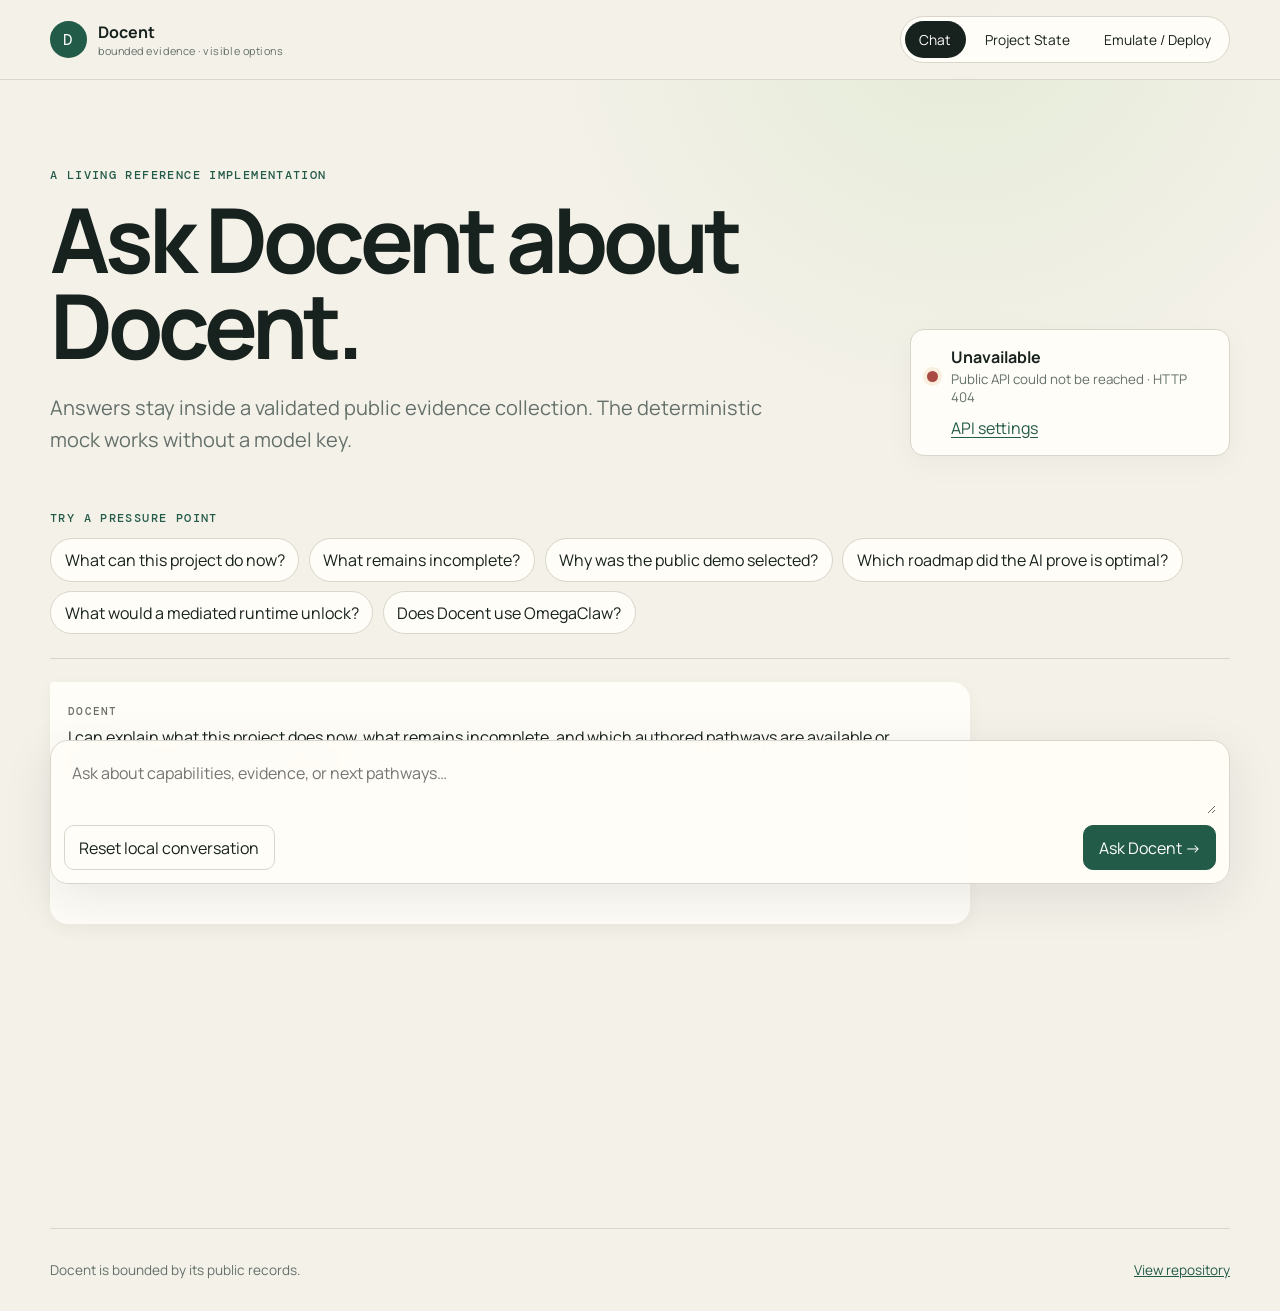
==== web/index.html @ 744236d8 "Add the public self-docent interface" ====
<!doctype html>
<html lang="en">
<head>
  <meta charset="utf-8">
  <meta name="viewport" content="width=device-width, initial-scale=1">
  <meta name="description" content="A bounded self-docent and inspectable development frontier.">
  <title>Docent — bounded evidence, visible options</title>
  <link rel="stylesheet" href="./styles.css">
</head>
<body>
  <header class="site-header">
    <a class="brand" href="#chat" aria-label="Docent home">
      <span class="brand-mark" aria-hidden="true">D</span>
      <span><strong>Docent</strong><small>bounded evidence · visible options</small></span>
    </a>
    <nav aria-label="Primary views">
      <button class="nav-tab active" data-view="chat" aria-selected="true">Chat</button>
      <button class="nav-tab" data-view="state" aria-selected="false">Project State</button>
      <button class="nav-tab" data-view="deploy" aria-selected="false">Emulate / Deploy</button>
    </nav>
  </header>
  <main>
    <section id="chat-view" class="view active" aria-labelledby="chat-title">
      <div class="intro-grid">
        <div><p class="eyebrow">A living reference implementation</p><h1 id="chat-title">Ask Docent about Docent.</h1><p class="lede">Answers stay inside a validated public evidence collection. The deterministic mock works without a model key.</p></div>
        <aside class="connection-card" aria-live="polite"><span id="connection-dot" class="dot"></span><div><strong id="connection-label">Connecting</strong><small id="provider-label">Checking public API…</small></div><button id="configure-api" class="text-button">API settings</button></aside>
      </div>
      <div id="setup-panel" class="notice hidden"><strong>Connect this Pages client to a public Docent API.</strong><p>The repository deployment variable is not configured. Enter a public API URL below; only that URL is stored locally.</p></div>
      <section class="questions" aria-label="Example questions"><p class="eyebrow">Try a pressure point</p><div id="example-questions" class="chips"></div></section>
      <section id="messages" class="messages" aria-live="polite" aria-label="Conversation"><article class="message docent welcome"><span class="speaker">Docent</span><p>I can explain what this project does now, what remains incomplete, and which authored pathways are available or blocked. I do not choose the roadmap.</p></article></section>
      <form id="chat-form" class="composer">
        <label class="sr-only" for="chat-input">Ask Docent</label>
        <textarea id="chat-input" maxlength="12000" rows="2" placeholder="Ask about capabilities, evidence, or next pathways…" required></textarea>
        <div class="composer-actions"><button id="reset-chat" type="button" class="secondary">Reset local conversation</button><button id="send-chat" type="submit" class="primary">Ask Docent <span aria-hidden="true">→</span></button></div>
      </form>
    </section>
    <section id="state-view" class="view" aria-labelledby="state-title">
      <p class="eyebrow">Repository-authored state</p><h1 id="state-title">The development frontier is inspectable.</h1><p class="lede">Pressure profiles are qualitative design notes. They are not a score, and no AI-selected optimum is produced.</p>
      <div id="state-status" class="notice">Loading project state…</div>
      <div class="state-grid"><section class="panel"><h2>Capabilities now</h2><div id="capabilities"></div></section><section class="panel accent"><h2>Selected pathway</h2><div id="selected-pathway"></div><h3>Active experiment</h3><div id="active-experiment"></div></section></div>
      <section class="panel"><h2>Available next pathways</h2><div id="available-pathways" class="pathway-grid"></div></section>
      <section class="panel"><h2>Blocked pathways</h2><div id="blocked-pathways" class="pathway-grid"></div></section>
    </section>
    <section id="deploy-view" class="view" aria-labelledby="deploy-title">
      <p class="eyebrow">One repository, several surfaces</p><h1 id="deploy-title">Emulate locally. Publish without browser secrets.</h1>
      <div class="deploy-grid">
        <article class="panel"><span class="step">01</span><h2>Run locally</h2><pre><code>python -m venv .venv
pip install -e ".[dev]"
docent-serve</code></pre><p>Open <code>http://localhost:7860</code>. Mock mode is the default.</p></article>
        <article class="panel"><span class="step">02</span><h2>Run with Docker</h2><pre><code>docker build -t docent .
docker run --rm -p 7860:7860 docent</code></pre><p>The unprivileged container exposes <code>/health</code> on port 7860.</p></article>
        <article class="panel"><span class="step">03</span><h2>Pages + Space</h2><p>GitHub Pages serves this static client. A Hugging Face Docker Space serves the API in mock or model-backed mode. Set the Pages public API URL to the Space URL.</p></article>
        <article class="panel"><span class="step">04</span><h2>Author another docent</h2><p>Replace the typed public corpus and behavior contract, validate both, then deploy the same gateway and client. Provider credentials remain server-side.</p></article>
      </div>
      <section class="secret-map panel"><h2>Configuration boundaries</h2><dl><div><dt>Public client</dt><dd>API base URL, repository URL, display name, deployment mode</dd></div><div><dt>GitHub deployment</dt><dd>HF_TOKEN secret; HF_SPACE_ID and optional DOCENT_API_BASE_URL variables</dd></div><div><dt>Hugging Face runtime</dt><dd>DOCENT_API_KEY is a Space secret only; provider settings are Space variables</dd></div></dl></section>
    </section>
  </main>
  <dialog id="api-dialog"><form method="dialog" id="api-form"><h2>Public API connection</h2><p>Enter a public Docent API origin, such as <code>https://example.hf.space</code>. Never enter a model key.</p><label for="api-url">API base URL</label><input id="api-url" type="url" placeholder="https://example.hf.space"><div class="dialog-actions"><button value="cancel" class="secondary">Cancel</button><button id="save-api" value="default" class="primary">Save URL</button></div></form></dialog>
  <footer><span>Docent is bounded by its public records.</span><a id="repository-link" href="https://github.com/PaulTiffany/docent">View repository</a></footer>
  <script src="./app.js" defer></script>
</body>
</html>
---- web/styles.css ----
@import url("https://fonts.googleapis.com/css2?family=DM+Mono:wght@400;500&family=Manrope:wght@400;500;600;700&display=swap");

:root { --ink:#17211d; --muted:#64706a; --paper:#f4f1e9; --card:#fffdf7; --line:#d9d5ca; --green:#235b49; --lime:#cbe866; --amber:#d98f3d; --red:#a94b42; font-family:Manrope,system-ui,sans-serif; color:var(--ink); background:var(--paper); }
* { box-sizing:border-box; }
body { margin:0; min-height:100vh; background:radial-gradient(circle at 75% 0%,#e4ecd7 0,transparent 27rem),var(--paper); }
button,input,textarea { font:inherit; }
button { color:inherit; }
.site-header { position:sticky; top:0; z-index:5; display:flex; align-items:center; justify-content:space-between; gap:2rem; padding:1rem max(1.25rem,calc((100vw - 1180px)/2)); border-bottom:1px solid var(--line); background:color-mix(in srgb,var(--paper) 90%,transparent); backdrop-filter:blur(12px); }
.brand { display:flex; align-items:center; gap:.7rem; color:inherit; text-decoration:none; }
.brand-mark { display:grid; place-items:center; width:2.3rem; height:2.3rem; border-radius:50%; color:white; background:var(--green); font-family:"DM Mono",monospace; }
.brand strong,.brand small { display:block; }.brand small { color:var(--muted); font-size:.68rem; letter-spacing:.05em; }
nav { display:flex; gap:.3rem; padding:.25rem; border:1px solid var(--line); border-radius:999px; background:var(--card); }
.nav-tab { border:0; border-radius:999px; padding:.55rem .9rem; background:transparent; cursor:pointer; font-size:.86rem; }
.nav-tab.active { background:var(--ink); color:white; }
main { width:min(1180px,calc(100% - 2.5rem)); margin:0 auto; }
.view { display:none; padding:clamp(2.5rem,7vw,6rem) 0; }.view.active { display:block; }
.intro-grid { display:grid; grid-template-columns:minmax(0,1fr) 20rem; gap:3rem; align-items:end; }
.eyebrow { margin:0 0 .8rem; color:var(--green); font:500 .72rem/1.2 "DM Mono",monospace; letter-spacing:.12em; text-transform:uppercase; }
h1 { max-width:820px; margin:0; font-size:clamp(2.6rem,7vw,5.8rem); line-height:.96; letter-spacing:-.055em; }
.lede { max-width:730px; margin:1.5rem 0 0; color:var(--muted); font-size:clamp(1rem,2vw,1.25rem); line-height:1.6; }
.connection-card { display:grid; grid-template-columns:auto 1fr; gap:.65rem .8rem; align-items:center; padding:1rem; border:1px solid var(--line); border-radius:14px; background:var(--card); box-shadow:0 8px 30px #17211d0a; }
.connection-card small { display:block; margin-top:.15rem; color:var(--muted); }.connection-card .text-button { grid-column:2; justify-self:start; }
.dot { width:.7rem; height:.7rem; border-radius:50%; background:var(--amber); box-shadow:0 0 0 4px #d98f3d22; }.dot.ok { background:var(--green); box-shadow:0 0 0 4px #235b4922; }.dot.error { background:var(--red); }
.text-button { padding:0; border:0; background:transparent; color:var(--green); cursor:pointer; text-decoration:underline; text-underline-offset:.2rem; }
.notice { margin:1.5rem 0; padding:1rem 1.2rem; border-left:4px solid var(--amber); background:#fff8e8; }.hidden { display:none!important; }
.questions { margin:3.5rem 0 1.5rem; }.chips { display:flex; gap:.6rem; flex-wrap:wrap; }.chip { padding:.6rem .85rem; border:1px solid var(--line); border-radius:999px; background:var(--card); cursor:pointer; }.chip:hover { border-color:var(--green); }
.messages { display:grid; gap:1rem; min-height:18rem; padding:1.4rem 0; border-top:1px solid var(--line); }
.message { max-width:78%; padding:1rem 1.15rem; border-radius:4px 18px 18px 18px; background:var(--card); box-shadow:0 5px 18px #17211d0a; }.message.human { justify-self:end; border-radius:18px 4px 18px 18px; background:var(--ink); color:white; }.message p { margin:.35rem 0; line-height:1.55; }.speaker { font:500 .67rem "DM Mono",monospace; letter-spacing:.1em; text-transform:uppercase; opacity:.65; }.evidence { margin-top:.8rem; padding-top:.7rem; border-top:1px solid var(--line); color:var(--muted); font-size:.8rem; }.badge { display:inline-block; margin-right:.4rem; padding:.18rem .4rem; border-radius:4px; background:#e7eee8; color:var(--green); font:500 .66rem "DM Mono",monospace; text-transform:uppercase; }
.composer { position:sticky; bottom:1rem; display:grid; gap:.7rem; margin-top:1rem; padding:.8rem; border:1px solid var(--line); border-radius:18px; background:color-mix(in srgb,var(--card) 94%,transparent); box-shadow:0 14px 50px #17211d18; backdrop-filter:blur(12px); }.composer textarea { width:100%; resize:vertical; border:0; outline:0; padding:.5rem; background:transparent; color:inherit; }.composer-actions { display:flex; justify-content:space-between; align-items:center; gap:.7rem; }
.primary,.secondary { border-radius:10px; padding:.65rem .9rem; cursor:pointer; }.primary { border:1px solid var(--green); background:var(--green); color:white; }.secondary { border:1px solid var(--line); background:transparent; }.primary:disabled { opacity:.55; cursor:wait; }
.state-grid,.deploy-grid { display:grid; grid-template-columns:1fr 1fr; gap:1rem; margin:2rem 0 1rem; }.panel { padding:1.4rem; border:1px solid var(--line); border-radius:16px; background:var(--card); }.panel.accent { background:var(--green); color:white; }.panel h2 { margin-top:0; }.panel h3 { margin-top:2rem; }.capability-row { display:grid; grid-template-columns:6.5rem 1fr; gap:.7rem; padding:.65rem 0; border-bottom:1px solid var(--line); }.status { font:500 .68rem "DM Mono",monospace; text-transform:uppercase; }.status.implemented { color:var(--green); }.status.partial,.status.experimental { color:#9a641f; }.status.absent { color:var(--red); }
.pathway-grid { display:grid; grid-template-columns:repeat(auto-fit,minmax(240px,1fr)); gap:.8rem; }.pathway { padding:1rem; border:1px solid var(--line); border-radius:12px; }.pathway h3 { margin:.25rem 0 .6rem; }.pathway p,.pathway li { color:var(--muted); font-size:.9rem; line-height:1.45; }.pressure { display:grid; grid-template-columns:1fr auto; gap:.25rem .5rem; margin-top:.8rem; font-size:.75rem; }.pressure span:nth-child(2n) { font-family:"DM Mono",monospace; }
.deploy-grid pre { overflow:auto; padding:1rem; border-radius:10px; background:var(--ink); color:#e8efe8; font:400 .78rem/1.6 "DM Mono",monospace; }.step { float:right; color:var(--green); font:500 .8rem "DM Mono",monospace; }.secret-map dl { display:grid; grid-template-columns:repeat(3,1fr); gap:1rem; }.secret-map dl div { padding-left:1rem; border-left:2px solid var(--lime); }.secret-map dt { font-weight:700; }.secret-map dd { margin:.4rem 0 0; color:var(--muted); line-height:1.5; }
dialog { width:min(520px,calc(100% - 2rem)); border:1px solid var(--line); border-radius:16px; background:var(--card); color:var(--ink); }dialog::backdrop { background:#17211d99; }dialog label,dialog input { display:block; width:100%; }dialog input { margin:.4rem 0 1rem; padding:.75rem; border:1px solid var(--line); border-radius:8px; background:white; }.dialog-actions { display:flex; justify-content:flex-end; gap:.5rem; }
footer { display:flex; justify-content:space-between; width:min(1180px,calc(100% - 2.5rem)); margin:2rem auto 0; padding:2rem 0; border-top:1px solid var(--line); color:var(--muted); font-size:.85rem; }footer a { color:var(--green); }
.sr-only { position:absolute; width:1px; height:1px; padding:0; margin:-1px; overflow:hidden; clip:rect(0,0,0,0); white-space:nowrap; border:0; }
@media (max-width:760px) { .site-header { align-items:flex-start; flex-direction:column; gap:.8rem; }.site-header nav { width:100%; overflow:auto; }.intro-grid,.state-grid,.deploy-grid,.secret-map dl { grid-template-columns:1fr; }.connection-card { margin-top:1rem; }.message { max-width:94%; }h1 { font-size:clamp(2.5rem,14vw,4.2rem); }.composer-actions { align-items:stretch; flex-direction:column-reverse; }.composer-actions button { width:100%; } }
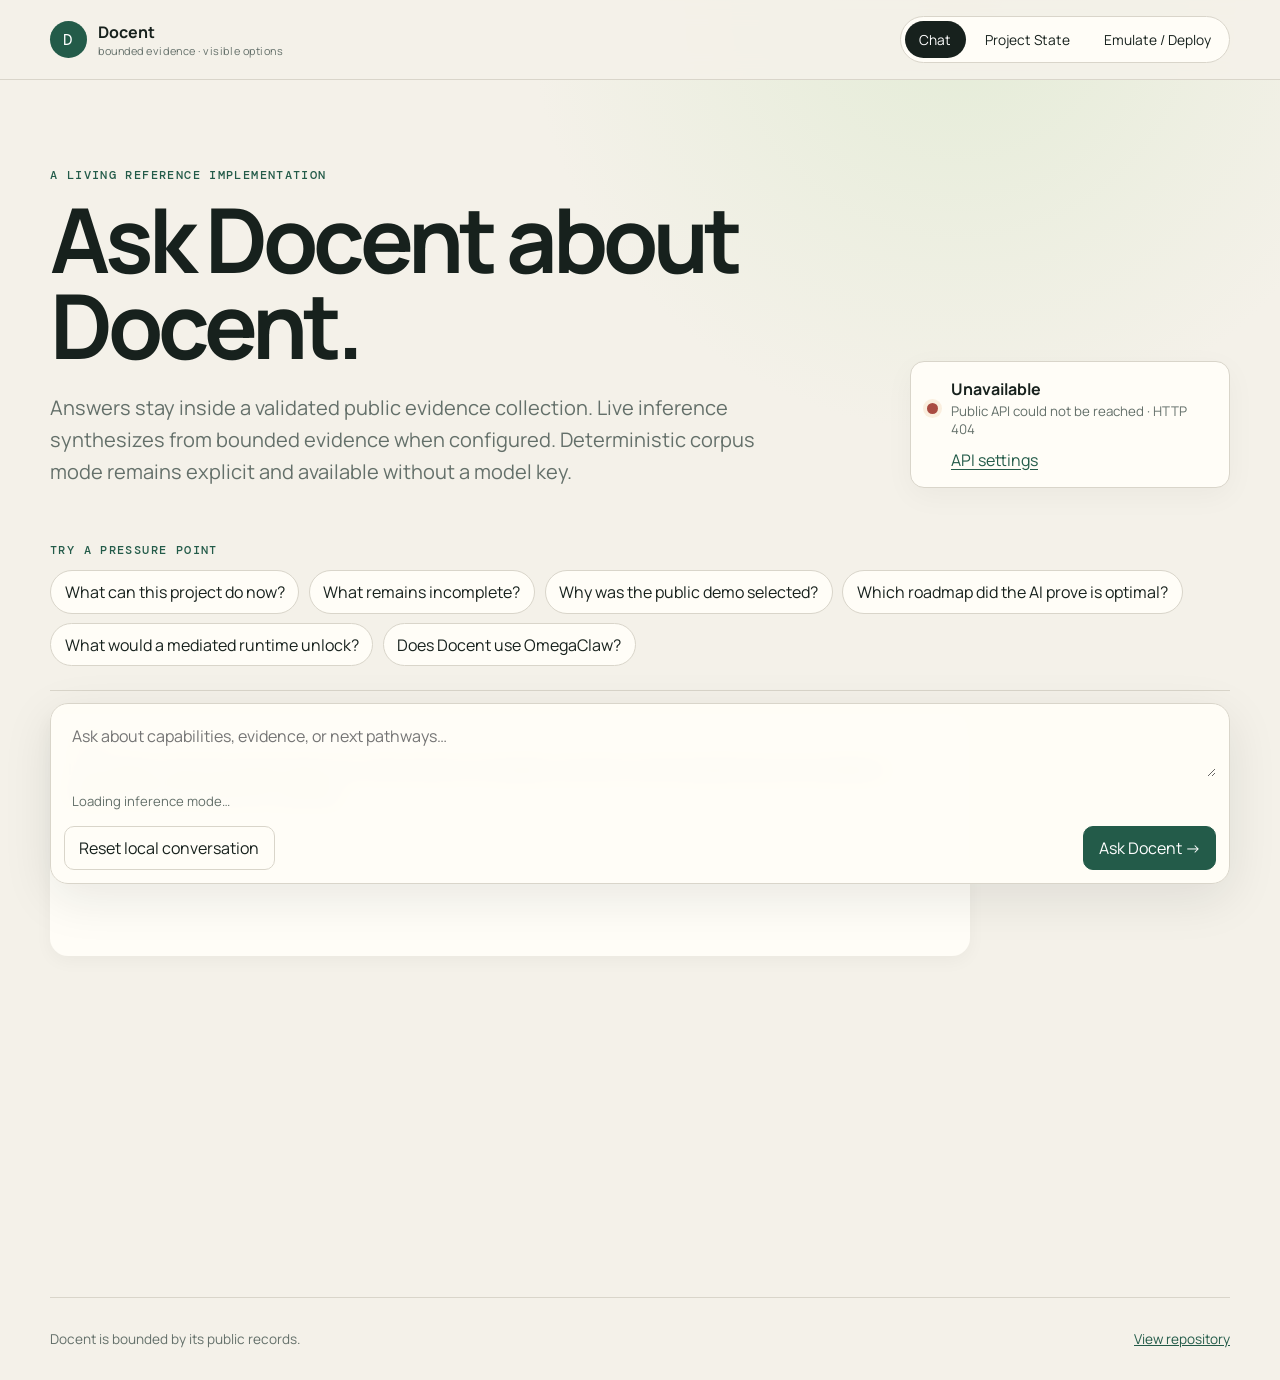
==== commit 14723b88: "Expose explicit live and deterministic modes" ====
--- a/web/index.html
+++ b/web/index.html
@@ -22,7 +22,7 @@
   <main>
     <section id="chat-view" class="view active" aria-labelledby="chat-title">
       <div class="intro-grid">
-        <div><p class="eyebrow">A living reference implementation</p><h1 id="chat-title">Ask Docent about Docent.</h1><p class="lede">Answers stay inside a validated public evidence collection. The deterministic mock works without a model key.</p></div>
+        <div><p class="eyebrow">A living reference implementation</p><h1 id="chat-title">Ask Docent about Docent.</h1><p class="lede">Answers stay inside a validated public evidence collection. Live inference synthesizes from bounded evidence when configured. Deterministic corpus mode remains explicit and available without a model key.</p></div>
         <aside class="connection-card" aria-live="polite"><span id="connection-dot" class="dot"></span><div><strong id="connection-label">Connecting</strong><small id="provider-label">Checking public API…</small></div><button id="configure-api" class="text-button">API settings</button></aside>
       </div>
       <div id="setup-panel" class="notice hidden"><strong>Connect this Pages client to a public Docent API.</strong><p>The repository deployment variable is not configured. Enter a public API URL below; only that URL is stored locally.</p></div>
@@ -31,7 +31,7 @@
       <form id="chat-form" class="composer">
         <label class="sr-only" for="chat-input">Ask Docent</label>
         <textarea id="chat-input" maxlength="12000" rows="2" placeholder="Ask about capabilities, evidence, or next pathways…" required></textarea>
-        <div class="composer-actions"><button id="reset-chat" type="button" class="secondary">Reset local conversation</button><button id="send-chat" type="submit" class="primary">Ask Docent <span aria-hidden="true">→</span></button></div>
+        <div class="mode-controls"><span id="mode-label">Loading inference mode…</span><button id="toggle-mode" type="button" class="text-button hidden"></button><button id="deterministic-fallback" type="button" class="secondary hidden">Use deterministic corpus mode</button></div><div class="composer-actions"><button id="reset-chat" type="button" class="secondary">Reset local conversation</button><button id="send-chat" type="submit" class="primary">Ask Docent <span aria-hidden="true">→</span></button></div>
       </form>
     </section>
     <section id="state-view" class="view" aria-labelledby="state-title">
@@ -46,10 +46,10 @@
       <div class="deploy-grid">
         <article class="panel"><span class="step">01</span><h2>Run locally</h2><pre><code>python -m venv .venv
 pip install -e ".[dev]"
-docent-serve</code></pre><p>Open <code>http://localhost:7860</code>. Mock mode is the default.</p></article>
+docent-serve</code></pre><p>Open <code>http://localhost:7860</code>. Deterministic corpus mode is the offline default. Configure an OpenAI-compatible provider for live inference.</p></article>
         <article class="panel"><span class="step">02</span><h2>Run with Docker</h2><pre><code>docker build -t docent .
 docker run --rm -p 7860:7860 docent</code></pre><p>The unprivileged container exposes <code>/health</code> on port 7860.</p></article>
-        <article class="panel"><span class="step">03</span><h2>Pages + Space</h2><p>GitHub Pages serves this static client. A Hugging Face Docker Space serves the API in mock or model-backed mode. Set the Pages public API URL to the Space URL.</p></article>
+        <article class="panel"><span class="step">03</span><h2>Pages + Space</h2><p>GitHub Pages serves this static client. A Hugging Face Docker Space serves the API. The reference deployment uses OpenRouter through the generic OpenAI-compatible provider; the browser never calls OpenRouter directly. Set the Pages public API URL to the Space URL.</p></article>
         <article class="panel"><span class="step">04</span><h2>Author another docent</h2><p>Replace the typed public corpus and behavior contract, validate both, then deploy the same gateway and client. Provider credentials remain server-side.</p></article>
       </div>
       <section class="secret-map panel"><h2>Configuration boundaries</h2><dl><div><dt>Public client</dt><dd>API base URL, repository URL, display name, deployment mode</dd></div><div><dt>GitHub deployment</dt><dd>HF_TOKEN secret; HF_SPACE_ID and optional DOCENT_API_BASE_URL variables</dd></div><div><dt>Hugging Face runtime</dt><dd>DOCENT_API_KEY is a Space secret only; provider settings are Space variables</dd></div></dl></section>
--- a/web/styles.css
+++ b/web/styles.css
@@ -35,3 +35,7 @@
 footer { display:flex; justify-content:space-between; width:min(1180px,calc(100% - 2.5rem)); margin:2rem auto 0; padding:2rem 0; border-top:1px solid var(--line); color:var(--muted); font-size:.85rem; }footer a { color:var(--green); }
 .sr-only { position:absolute; width:1px; height:1px; padding:0; margin:-1px; overflow:hidden; clip:rect(0,0,0,0); white-space:nowrap; border:0; }
 @media (max-width:760px) { .site-header { align-items:flex-start; flex-direction:column; gap:.8rem; }.site-header nav { width:100%; overflow:auto; }.intro-grid,.state-grid,.deploy-grid,.secret-map dl { grid-template-columns:1fr; }.connection-card { margin-top:1rem; }.message { max-width:94%; }h1 { font-size:clamp(2.5rem,14vw,4.2rem); }.composer-actions { align-items:stretch; flex-direction:column-reverse; }.composer-actions button { width:100%; } }
+
+.mode-controls { display:flex; align-items:center; gap:.7rem; flex-wrap:wrap; padding:.25rem .5rem; color:var(--muted); font-size:.82rem; }
+.message.error { border-left:4px solid var(--red); background:#fff0ed; }
+.provenance { margin-top:.55rem; font-family:"DM Mono",monospace; font-size:.72rem; }
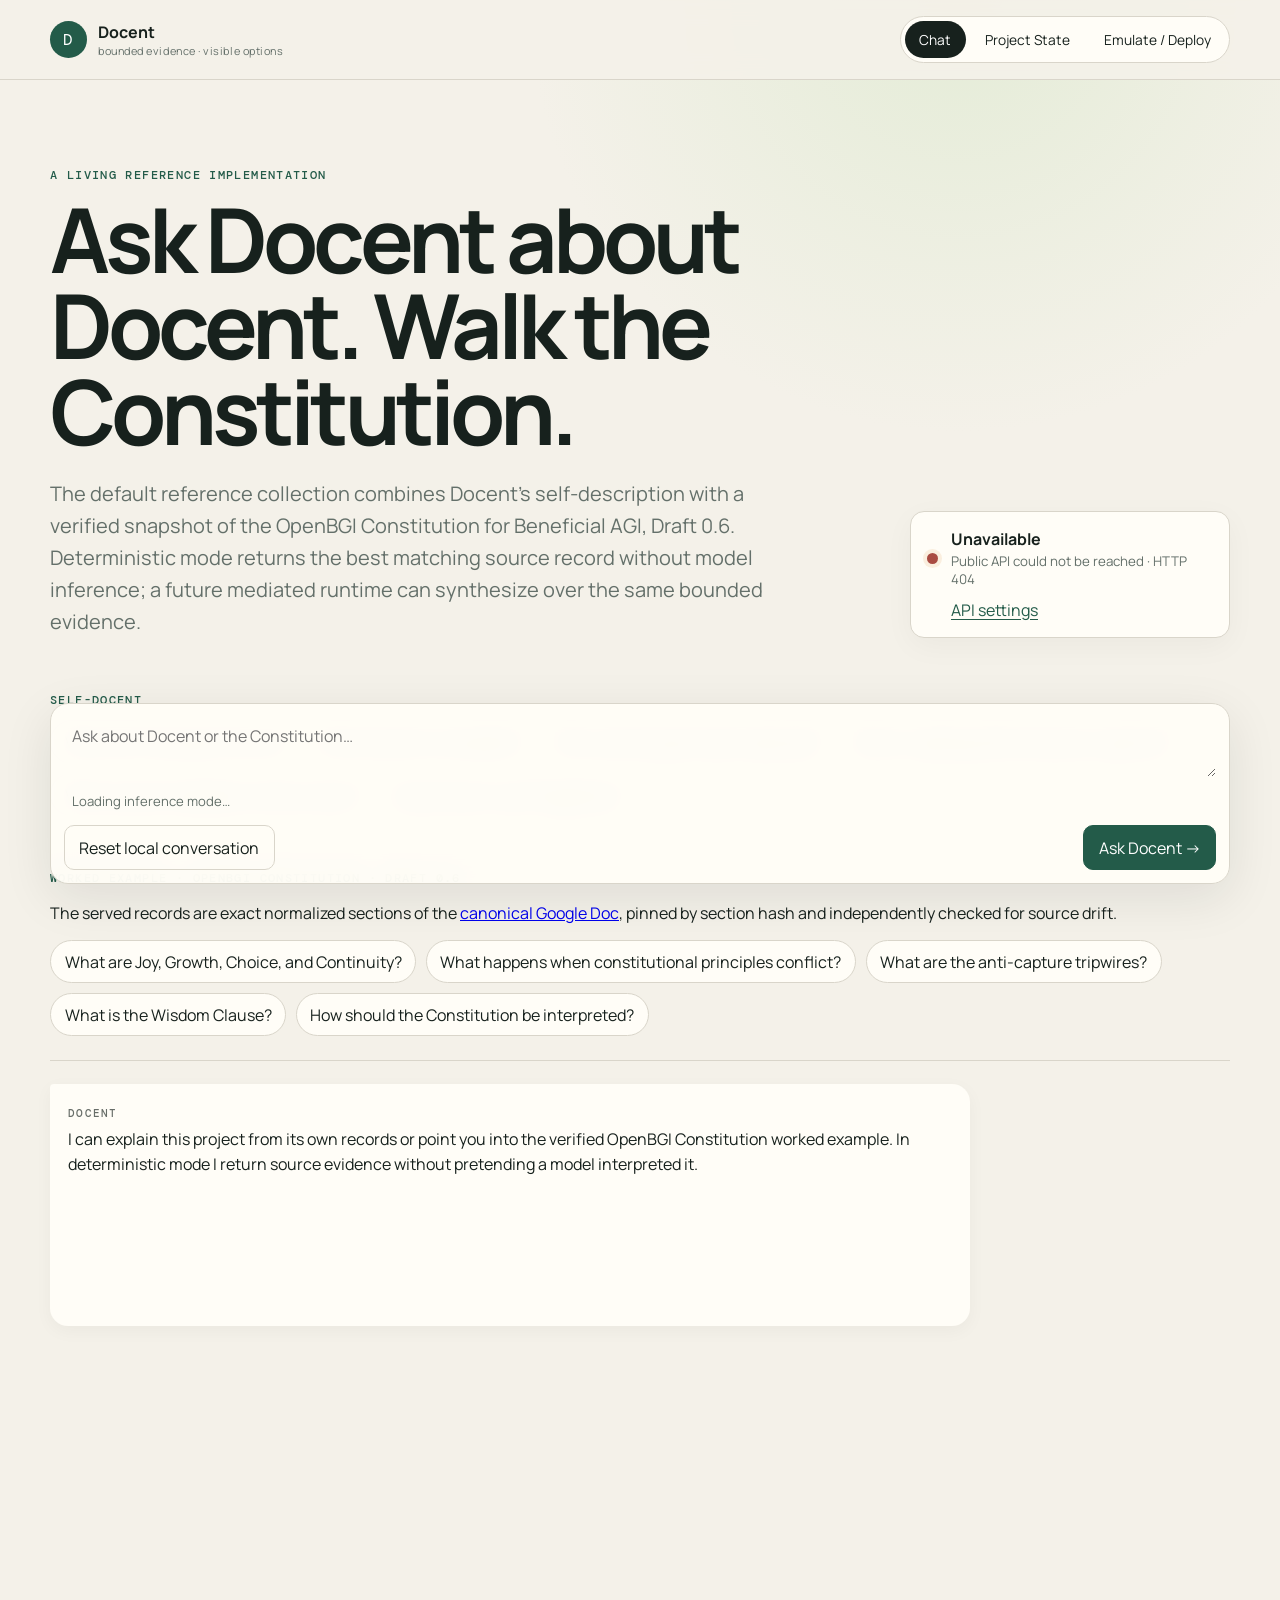
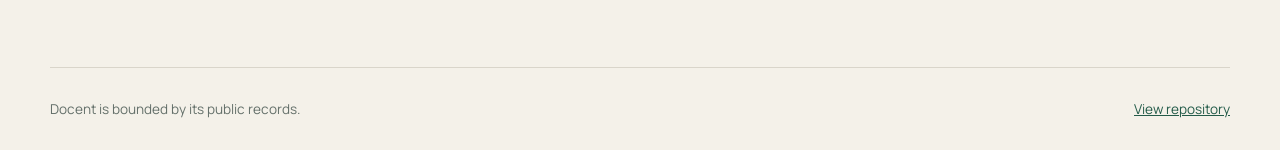
==== commit 589c7e9e: "Add verified OpenBGI Constitution worked example" ====
--- a/web/index.html
+++ b/web/index.html
@@ -3,7 +3,7 @@
 <head>
   <meta charset="utf-8">
   <meta name="viewport" content="width=device-width, initial-scale=1">
-  <meta name="description" content="A bounded self-docent and inspectable development frontier.">
+  <meta name="description" content="A bounded self-docent with a verified OpenBGI Constitution worked example.">
   <title>Docent — bounded evidence, visible options</title>
   <link rel="stylesheet" href="./styles.css">
 </head>
@@ -22,15 +22,26 @@
   <main>
     <section id="chat-view" class="view active" aria-labelledby="chat-title">
       <div class="intro-grid">
-        <div><p class="eyebrow">A living reference implementation</p><h1 id="chat-title">Ask Docent about Docent.</h1><p class="lede">Answers stay inside a validated public evidence collection. Live inference synthesizes from bounded evidence when configured. Deterministic corpus mode remains explicit and available without a model key.</p></div>
+        <div><p class="eyebrow">A living reference implementation</p><h1 id="chat-title">Ask Docent about Docent. Walk the Constitution.</h1><p class="lede">The default reference collection combines Docent's self-description with a verified snapshot of the OpenBGI Constitution for Beneficial AGI, Draft 0.6. Deterministic mode returns the best matching source record without model inference; a future mediated runtime can synthesize over the same bounded evidence.</p></div>
         <aside class="connection-card" aria-live="polite"><span id="connection-dot" class="dot"></span><div><strong id="connection-label">Connecting</strong><small id="provider-label">Checking public API…</small></div><button id="configure-api" class="text-button">API settings</button></aside>
       </div>
       <div id="setup-panel" class="notice hidden"><strong>Connect this Pages client to a public Docent API.</strong><p>The repository deployment variable is not configured. Enter a public API URL below; only that URL is stored locally.</p></div>
-      <section class="questions" aria-label="Example questions"><p class="eyebrow">Try a pressure point</p><div id="example-questions" class="chips"></div></section>
-      <section id="messages" class="messages" aria-live="polite" aria-label="Conversation"><article class="message docent welcome"><span class="speaker">Docent</span><p>I can explain what this project does now, what remains incomplete, and which authored pathways are available or blocked. I do not choose the roadmap.</p></article></section>
+      <section class="questions" aria-label="Self-docent questions"><p class="eyebrow">Self-docent</p><div id="example-questions" class="chips"></div></section>
+      <section class="questions" aria-label="OpenBGI Constitution questions">
+        <p class="eyebrow">Worked example · OpenBGI Constitution · Draft 0.6</p>
+        <p>The served records are exact normalized sections of the <a href="https://docs.google.com/document/d/11cTcfq8biFMSppDqG-P-7uIaZMSr7prfsiI5EkVZ0LM/edit?tab=t.0" target="_blank" rel="noopener noreferrer">canonical Google Doc</a>, pinned by section hash and independently checked for source drift.</p>
+        <div id="constitution-questions" class="chips">
+          <button class="chip" type="button" onclick="sendQuestion('What are Joy, Growth, Choice, and Continuity?')">What are Joy, Growth, Choice, and Continuity?</button>
+          <button class="chip" type="button" onclick="sendQuestion('What happens when constitutional principles conflict?')">What happens when constitutional principles conflict?</button>
+          <button class="chip" type="button" onclick="sendQuestion('What are the anti-capture tripwires?')">What are the anti-capture tripwires?</button>
+          <button class="chip" type="button" onclick="sendQuestion('What is the Wisdom Clause?')">What is the Wisdom Clause?</button>
+          <button class="chip" type="button" onclick="sendQuestion('How should the Constitution be interpreted?')">How should the Constitution be interpreted?</button>
+        </div>
+      </section>
+      <section id="messages" class="messages" aria-live="polite" aria-label="Conversation"><article class="message docent welcome"><span class="speaker">Docent</span><p>I can explain this project from its own records or point you into the verified OpenBGI Constitution worked example. In deterministic mode I return source evidence without pretending a model interpreted it.</p></article></section>
       <form id="chat-form" class="composer">
         <label class="sr-only" for="chat-input">Ask Docent</label>
-        <textarea id="chat-input" maxlength="12000" rows="2" placeholder="Ask about capabilities, evidence, or next pathways…" required></textarea>
+        <textarea id="chat-input" maxlength="12000" rows="2" placeholder="Ask about Docent or the Constitution…" required></textarea>
         <div class="mode-controls"><span id="mode-label">Loading inference mode…</span><button id="toggle-mode" type="button" class="text-button hidden"></button><button id="deterministic-fallback" type="button" class="secondary hidden">Use deterministic corpus mode</button></div><div class="composer-actions"><button id="reset-chat" type="button" class="secondary">Reset local conversation</button><button id="send-chat" type="submit" class="primary">Ask Docent <span aria-hidden="true">→</span></button></div>
       </form>
     </section>
@@ -46,13 +57,13 @@
       <div class="deploy-grid">
         <article class="panel"><span class="step">01</span><h2>Run locally</h2><pre><code>python -m venv .venv
 pip install -e ".[dev]"
-docent-serve</code></pre><p>Open <code>http://localhost:7860</code>. Deterministic corpus mode is the offline default. Configure an OpenAI-compatible provider for live inference.</p></article>
+docent-serve</code></pre><p>Open <code>http://localhost:7860</code>. Deterministic corpus mode is the offline default and needs no model credential.</p></article>
         <article class="panel"><span class="step">02</span><h2>Run with Docker</h2><pre><code>docker build -t docent .
-docker run --rm -p 7860:7860 docent</code></pre><p>The unprivileged container exposes <code>/health</code> on port 7860.</p></article>
-        <article class="panel"><span class="step">03</span><h2>Pages + Space</h2><p>GitHub Pages serves this static client. A Hugging Face Docker Space serves the API. The reference deployment uses OpenRouter through the generic OpenAI-compatible provider; the browser never calls OpenRouter directly. Set the Pages public API URL to the Space URL.</p></article>
-        <article class="panel"><span class="step">04</span><h2>Author another docent</h2><p>Replace the typed public corpus and behavior contract, validate both, then deploy the same gateway and client. Provider credentials remain server-side.</p></article>
+docker run --rm -p 7860:7860 docent</code></pre><p>The unprivileged container exposes <code>/health</code> on port 7860 and serves the same checked reference collection.</p></article>
+        <article class="panel"><span class="step">03</span><h2>Pages + Space</h2><p>GitHub Pages serves this static client. The reference Hugging Face Docker Space serves the bounded API in deterministic mode. The browser receives only the public Docent API URL.</p></article>
+        <article class="panel"><span class="step">04</span><h2>Mediated inference later</h2><p>Docent keeps evidence authorization and citations. A future AlphaClaw runtime can sit behind the provider boundary without changing the source contract or putting inference credentials in this client.</p></article>
       </div>
-      <section class="secret-map panel"><h2>Configuration boundaries</h2><dl><div><dt>Public client</dt><dd>API base URL, repository URL, display name, deployment mode</dd></div><div><dt>GitHub deployment</dt><dd>HF_TOKEN secret; HF_SPACE_ID and optional DOCENT_API_BASE_URL variables</dd></div><div><dt>Hugging Face runtime</dt><dd>DOCENT_API_KEY is a Space secret only; provider settings are Space variables</dd></div></dl></section>
+      <section class="secret-map panel"><h2>Configuration boundaries</h2><dl><div><dt>Public client</dt><dd>API base URL, repository URL, display name, deployment mode</dd></div><div><dt>GitHub deployment</dt><dd>One narrowly scoped Hugging Face deployment token; Space ID and public API URL are variables</dd></div><div><dt>Hugging Face runtime</dt><dd>The reference deterministic deployment requires no model credential</dd></div></dl></section>
     </section>
   </main>
   <dialog id="api-dialog"><form method="dialog" id="api-form"><h2>Public API connection</h2><p>Enter a public Docent API origin, such as <code>https://example.hf.space</code>. Never enter a model key.</p><label for="api-url">API base URL</label><input id="api-url" type="url" placeholder="https://example.hf.space"><div class="dialog-actions"><button value="cancel" class="secondary">Cancel</button><button id="save-api" value="default" class="primary">Save URL</button></div></form></dialog>
